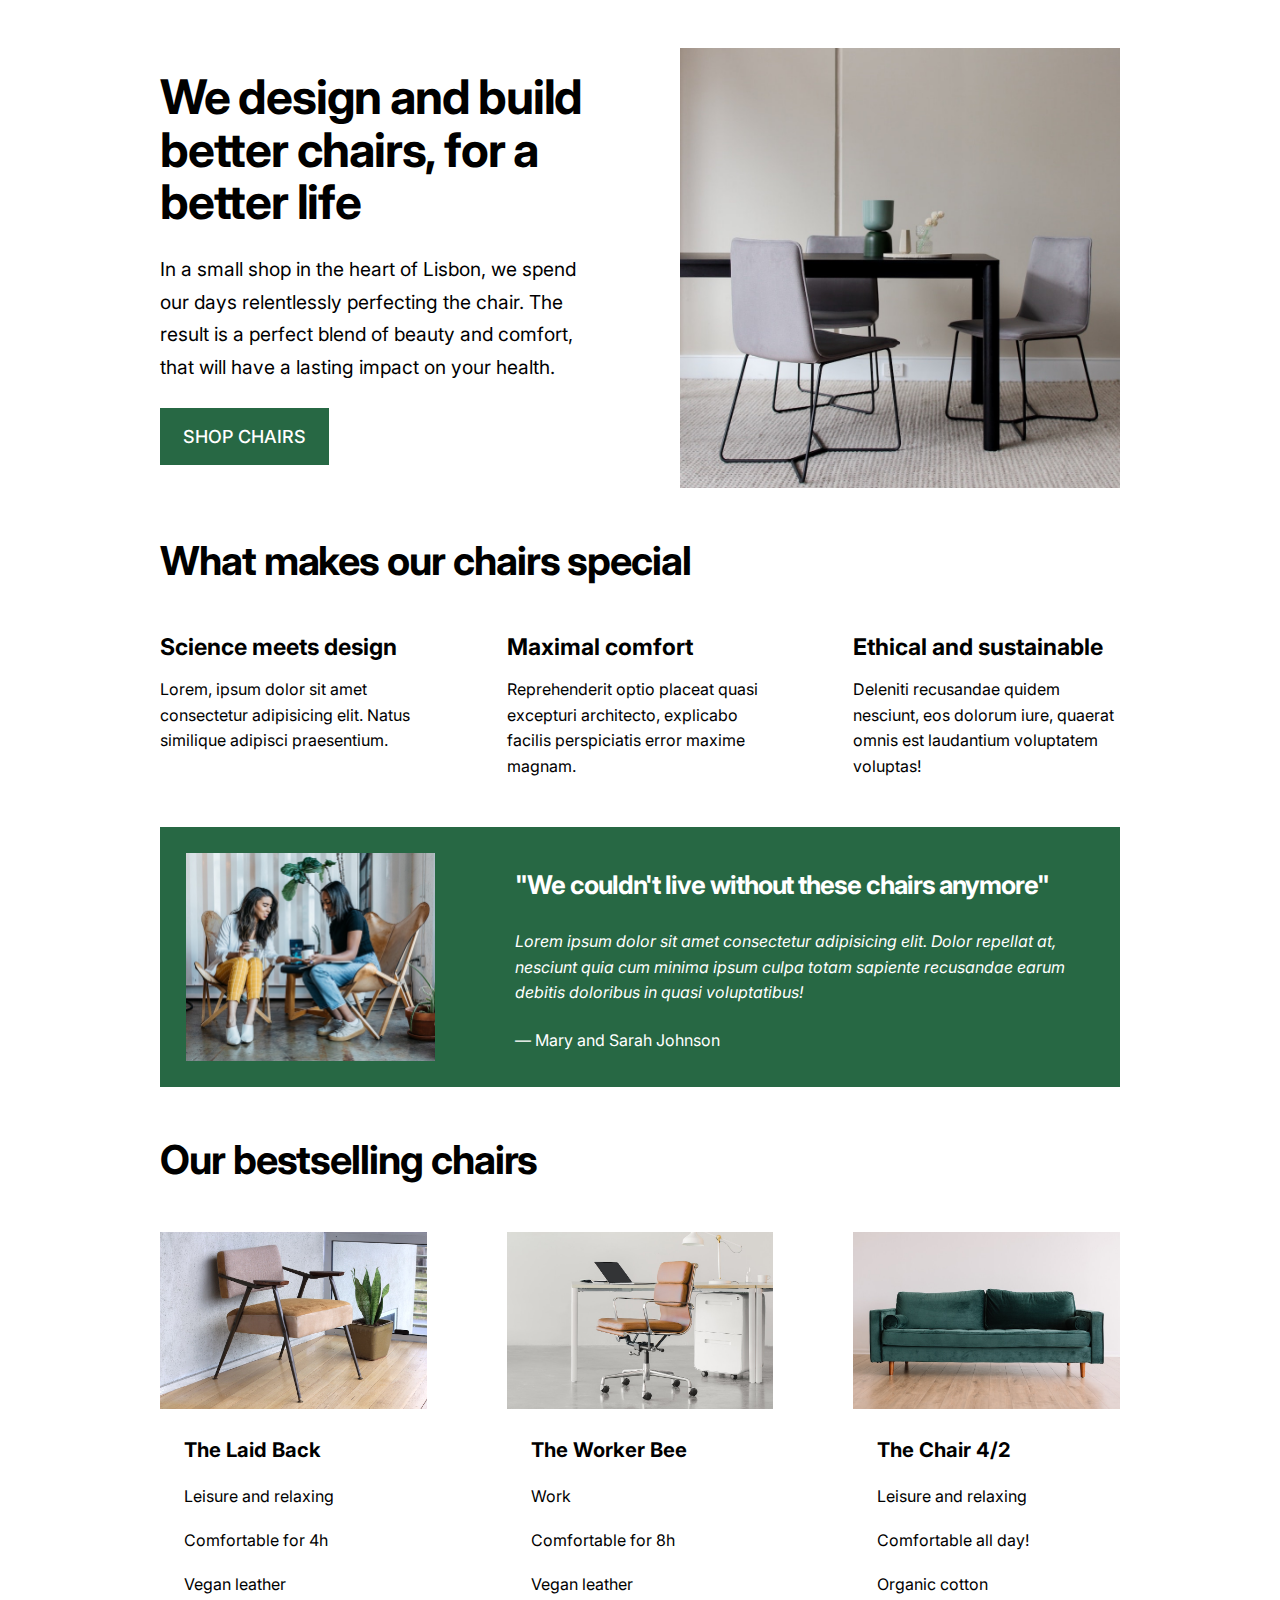
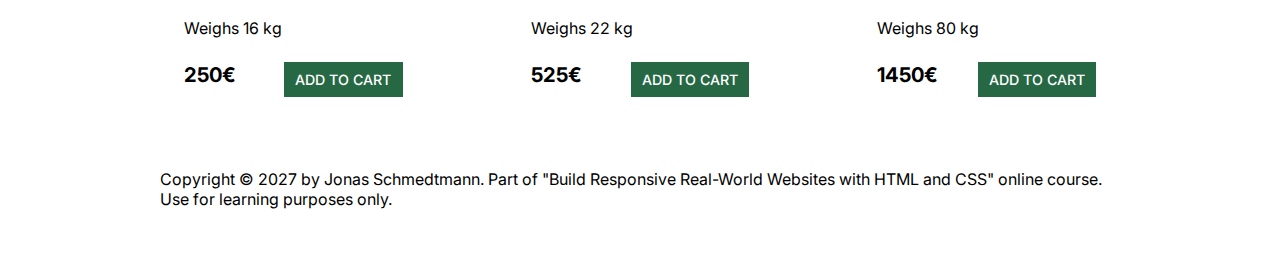
==== my-code/05-Design/index.html @ d5a66076 "Update Chapter 5" ====
<!DOCTYPE html>
<html lang="en">
  <head>
    <meta charset="UTF-8" />
    <meta content="IE=edge" />
    <meta name="viewport" content="width=device-width, initial-scale=1.0" />

    <link rel="preconnect" href="https://fonts.googleapis.com" />
    <link rel="preconnect" href="https://fonts.gstatic.com" crossorigin />
    <link
      href="https://fonts.googleapis.com/css2?family=Inter:wght@400;500;700&display=swap"
      rel="stylesheet"
    />
    <link rel="stylesheet" href="style.css" />
    <title>Lisbon Chair Shop</title>
  </head>
  <body>
    <div class="container">
      <header>
        <div class="header-text-box">
          <h1>We design and build better chairs, for a better life</h1>
          <p class="header-text">
            In a small shop in the heart of Lisbon, we spend our days
            relentlessly perfecting the chair. The result is a perfect blend of
            beauty and comfort, that will have a lasting impact on your health.
          </p>
          <a class="btn btn--big" href="#">Shop chairs</a>
        </div>
        <img src="hero.jpg" alt="Photo" />
      </header>

      <section>
        <h2>What makes our chairs special</h2>
        <div class="grid-3-cols">
          <div>
            <p class="features-title"><strong>Science meets design</strong></p>
            <p class="features-text">
              Lorem, ipsum dolor sit amet consectetur adipisicing elit. Natus
              similique adipisci praesentium.
            </p>
          </div>

          <div>
            <p class="features-title">
              <strong>Maximal comfort</strong>
            </p>
            <p class="features-text">
              Reprehenderit optio placeat quasi excepturi architecto, explicabo
              facilis perspiciatis error maxime magnam.
            </p>
          </div>

          <div>
            <p class="features-title">
              <strong>Ethical and sustainable</strong>
            </p>
            <p class="features-text">
              Deleniti recusandae quidem nesciunt, eos dolorum iure, quaerat
              omnis est laudantium voluptatem voluptas!
            </p>
          </div>
        </div>
      </section>

      <section class="testimonial-section">
        <div class="grid-3-cols">
          <img src="customers.jpg" alt="People sitting on chairs" />
          <div class="testimonial-box">
            <h2>"We couldn't live without these chairs anymore"</h2>
            <blockquote class="testimonial-text">
              Lorem ipsum dolor sit amet consectetur adipisicing elit. Dolor
              repellat at, nesciunt quia cum minima ipsum culpa totam sapiente
              recusandae earum debitis doloribus in quasi voluptatibus!
            </blockquote>
            <p class="testimonial-author">&mdash; Mary and Sarah Johnson</p>
          </div>
        </div>
      </section>

      <section>
        <h2>Our bestselling chairs</h2>
        <div class="grid-3-cols">
          <figure class="chair">
            <img src="chair-1.jpg" alt="Chair" />
            <div class="chair-box">
              <h3>The Laid Back</h3>
              <ul class="chair-details">
                <li>
                  <!-- Span is a generic INLINE text element, it doesn't have any meaning. It's like a div element, but inline -->
                  <span>Leisure and relaxing</span>
                </li>
                <li>
                  <span>Comfortable for 4h</span>
                </li>
                <li>
                  <span>Vegan leather</span>
                </li>
                <li>
                  <span>Weighs 16 kg</span>
                </li>
              </ul>
              <div class="chair-price">
                <strong>250€</strong>
                <a href="#" class="btn btn--small">Add to cart</a>
              </div>
            </div>
          </figure>

          <figure class="chair">
            <img src="chair-2.jpg" alt="Chair" />
            <div class="chair-box">
              <h3>The Worker Bee</h3>
              <ul class="chair-details">
                <li>
                  <span>Work</span>
                </li>
                <li>
                  <span>Comfortable for 8h</span>
                </li>
                <li>
                  <span>Vegan leather</span>
                </li>
                <li>
                  <span>Weighs 22 kg</span>
                </li>
              </ul>
              <div class="chair-price">
                <strong>525€</strong>
                <a href="#" class="btn btn--small">Add to cart</a>
              </div>
            </div>
          </figure>

          <figure class="chair">
            <img src="chair-3.jpg" alt="Chair" />
            <div class="chair-box">
              <h3>The Chair 4/2</h3>
              <ul class="chair-details">
                <li>
                  <span>Leisure and relaxing</span>
                </li>
                <li>
                  <span>Comfortable all day!</span>
                </li>
                <li>
                  <span>Organic cotton</span>
                </li>
                <li>
                  <span>Weighs 80 kg</span>
                </li>
              </ul>
              <div class="chair-price">
                <strong>1450€</strong>
                <a href="#" class="btn btn--small">Add to cart</a>
              </div>
            </div>
          </figure>
        </div>
      </section>

      <footer>
        Copyright &copy; 2027 by Jonas Schmedtmann. Part of "Build Responsive
        Real-World Websites with HTML and CSS" online course. Use for learning
        purposes only.
      </footer>
    </div>
  </body>
</html>
---- my-code/05-Design/style.css ----
/*
SPACING SYSTEM (px)
2 / 4 / 8 / 12 / 16 / 24 / 32 / 48 / 64 / 80 / 96 / 128

FONT SIZE SYSTEM (px)
10 / 12 / 14 / 16 / 18 / 20 / 24 / 30 / 36 / 44 / 52 / 62 / 74 / 86 / 98
*/

* {
  margin: 0;
  padding: 0;
  box-sizing: border-box;
}

:root {
  --primary-color: #276844;
  --primary--hover-color: #328558;
  --primary-text-color: #FFFFFF;
}

/* ------------------------ */
/* GENERAL STYLES */
/* ------------------------ */
body {
  font-family: 'Inter', sans-serif;
}

.container {
  width: 960px;
  margin: 0 auto;
}

header,
section {
  margin-bottom: 48px;
}

h2 {
  margin-bottom: 48px;
  font-size: 2.488rem;
  letter-spacing: -0.067rem;
}

.btn {
  display: inline-block;
  text-decoration: none;
  text-transform: uppercase;
  font-weight: 500;
}

.btn:link, .btn:visited {
  background-color: var(--primary-color);
  color: var(--primary-text-color);
}

.btn:hover, .btn:active {
  background-color: var(--primary--hover-color);
}

.btn--big {
  font-size: 1.125rem;
  padding: 1.125rem 1.424rem;
}

.btn--small {
  font-size: 0.889rem;
  padding: 0.555rem 0.702rem;
}

.grid-3-cols {
  display: grid;
  grid-template-columns: repeat(3, 1fr);
  column-gap: 80px;
}

/* ------------------------ */
/* COMPONENT STYLES */
/* ------------------------ */

/* HEADER */
header {
  display: grid;
  grid-template-columns: repeat(2, 1fr);
  column-gap: 80px;
  margin-top: 48px;
}

.header-text-box {
  align-self: center;
}

h1 {
  margin-bottom: 24px;
  font-size: 2.986rem;
  line-height: 1.1;
  letter-spacing: -0.075rem;
}

.header-text {
  margin-bottom: 24px;
  font-size: 1.2rem;
  line-height: 1.7;
}

img {
  width: 100%;
}

/* FEATURES */
.features-icon {
}

.features-title {
  margin-bottom: 16px;
  font-size: 1.44rem;
}

.features-text {
  font-size: 1rem;
  line-height: 1.6;
}

/* TESTIMONIAL */
.testimonial-section {
  background-color: var(--primary-color);
  color: var(--primary-text-color);
  padding: 1.602rem;
}

.testimonial-box {
  grid-column: 2 / -1;
  align-self: center;
}

.testimonial-box h2 {
  margin-bottom: 24px;
  font-size: 1.602rem;
  line-height: 1.6;
}

.testimonial-text {
  font-style: italic;
  font-size: 1rem;
  line-height: 1.6;
  margin-bottom: 24px;
}

/* CHAIRS */
.chair-box {
  padding: 24px;
}

h3 {
  margin-bottom: 24px;
  font-size: 1.266rem;
}

.chair-details {
  list-style: none;
  margin-bottom: 24px;
}

.chair-details li {
  display: flex;
  align-items: center;
  gap: 12px;
  margin-bottom: 24px;
}

.chair-details li:last-child {
  margin-bottom: 0;
}

.chair-icon {
}

.chair-price {
  display: flex;
  justify-content: space-between;
  font-size: 1.266rem;
}

footer {
  margin-bottom: 48px;
}
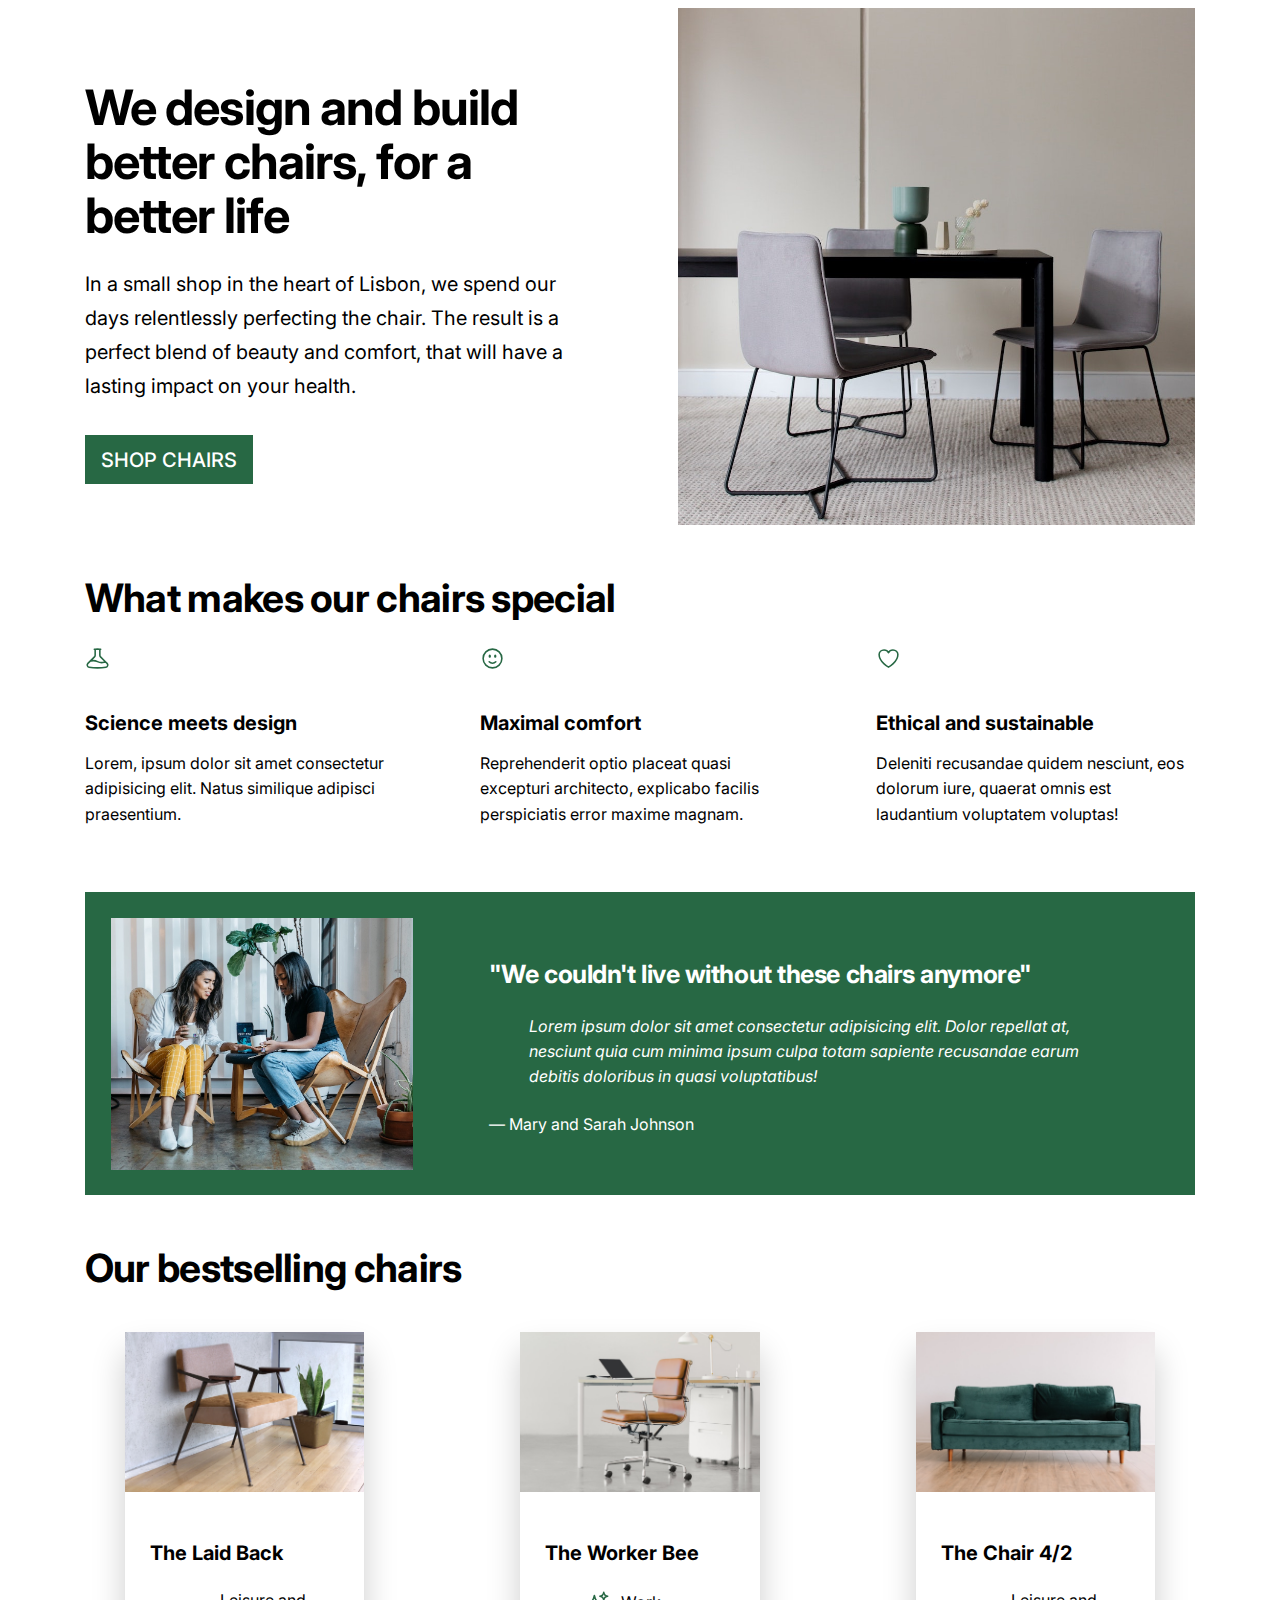
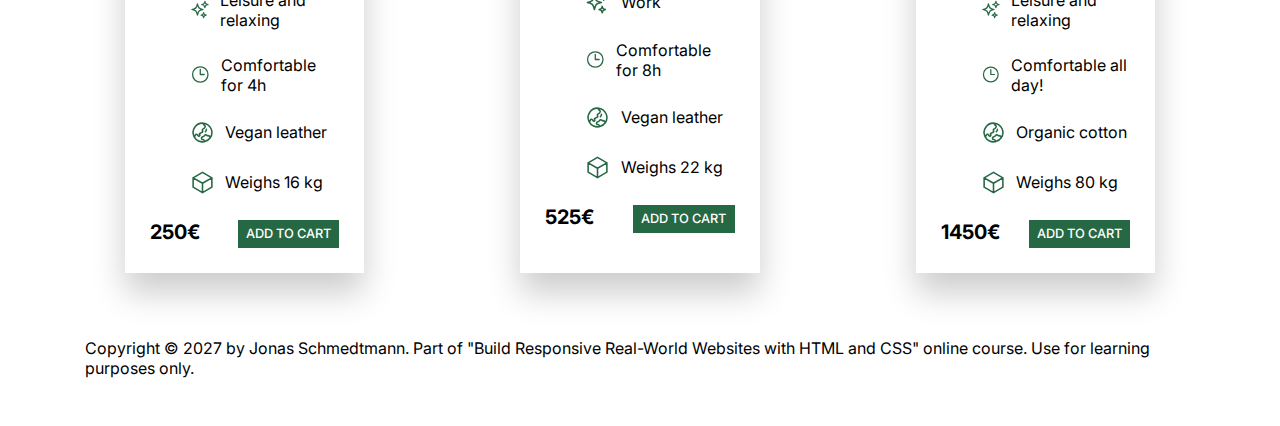
==== commit 903d4fd9: "Update Chapter 5" ====
--- a/my-code/05-Design/index.html
+++ b/my-code/05-Design/index.html
@@ -33,6 +33,20 @@
         <h2>What makes our chairs special</h2>
         <div class="grid-3-cols">
           <div>
+            <svg
+              xmlns="http://www.w3.org/2000/svg"
+              fill="none"
+              viewBox="0 0 24 24"
+              stroke-width="1.5"
+              stroke="currentColor"
+              class="features-icon"
+            >
+              <path
+                stroke-linecap="round"
+                stroke-linejoin="round"
+                d="M9.75 3.104v5.714a2.25 2.25 0 01-.659 1.591L5 14.5M9.75 3.104c-.251.023-.501.05-.75.082m.75-.082a24.301 24.301 0 014.5 0m0 0v5.714c0 .597.237 1.17.659 1.591L19.8 15.3M14.25 3.104c.251.023.501.05.75.082M19.8 15.3l-1.57.393A9.065 9.065 0 0112 15a9.065 9.065 0 00-6.23-.693L5 14.5m14.8.8l1.402 1.402c1.232 1.232.65 3.318-1.067 3.611A48.309 48.309 0 0112 21c-2.773 0-5.491-.235-8.135-.687-1.718-.293-2.3-2.379-1.067-3.61L5 14.5"
+              />
+            </svg>
             <p class="features-title"><strong>Science meets design</strong></p>
             <p class="features-text">
               Lorem, ipsum dolor sit amet consectetur adipisicing elit. Natus
@@ -41,6 +55,20 @@
           </div>
 
           <div>
+            <svg
+              xmlns="http://www.w3.org/2000/svg"
+              fill="none"
+              viewBox="0 0 24 24"
+              stroke-width="1.5"
+              stroke="currentColor"
+              class="features-icon"
+            >
+              <path
+                stroke-linecap="round"
+                stroke-linejoin="round"
+                d="M15.182 15.182a4.5 4.5 0 01-6.364 0M21 12a9 9 0 11-18 0 9 9 0 0118 0zM9.75 9.75c0 .414-.168.75-.375.75S9 10.164 9 9.75 9.168 9 9.375 9s.375.336.375.75zm-.375 0h.008v.015h-.008V9.75zm5.625 0c0 .414-.168.75-.375.75s-.375-.336-.375-.75.168-.75.375-.75.375.336.375.75zm-.375 0h.008v.015h-.008V9.75z"
+              />
+            </svg>
             <p class="features-title">
               <strong>Maximal comfort</strong>
             </p>
@@ -51,6 +79,20 @@
           </div>
 
           <div>
+            <svg
+              xmlns="http://www.w3.org/2000/svg"
+              fill="none"
+              viewBox="0 0 24 24"
+              stroke-width="1.5"
+              stroke="currentColor"
+              class="features-icon"
+            >
+              <path
+                stroke-linecap="round"
+                stroke-linejoin="round"
+                d="M21 8.25c0-2.485-2.099-4.5-4.688-4.5-1.935 0-3.597 1.126-4.312 2.733-.715-1.607-2.377-2.733-4.313-2.733C5.1 3.75 3 5.765 3 8.25c0 7.22 9 12 9 12s9-4.78 9-12z"
+              />
+            </svg>
             <p class="features-title">
               <strong>Ethical and sustainable</strong>
             </p>
@@ -87,15 +129,71 @@
               <ul class="chair-details">
                 <li>
                   <!-- Span is a generic INLINE text element, it doesn't have any meaning. It's like a div element, but inline -->
+                  <svg
+                    xmlns="http://www.w3.org/2000/svg"
+                    fill="none"
+                    viewBox="0 0 24 24"
+                    stroke-width="1.5"
+                    stroke="currentColor"
+                    class="chair-icon"
+                  >
+                    <path
+                      stroke-linecap="round"
+                      stroke-linejoin="round"
+                      d="M9.813 15.904L9 18.75l-.813-2.846a4.5 4.5 0 00-3.09-3.09L2.25 12l2.846-.813a4.5 4.5 0 003.09-3.09L9 5.25l.813 2.846a4.5 4.5 0 003.09 3.09L15.75 12l-2.846.813a4.5 4.5 0 00-3.09 3.09zM18.259 8.715L18 9.75l-.259-1.035a3.375 3.375 0 00-2.455-2.456L14.25 6l1.036-.259a3.375 3.375 0 002.455-2.456L18 2.25l.259 1.035a3.375 3.375 0 002.456 2.456L21.75 6l-1.035.259a3.375 3.375 0 00-2.456 2.456zM16.894 20.567L16.5 21.75l-.394-1.183a2.25 2.25 0 00-1.423-1.423L13.5 18.75l1.183-.394a2.25 2.25 0 001.423-1.423l.394-1.183.394 1.183a2.25 2.25 0 001.423 1.423l1.183.394-1.183.394a2.25 2.25 0 00-1.423 1.423z"
+                    />
+                  </svg>
                   <span>Leisure and relaxing</span>
                 </li>
                 <li>
+                  <svg
+                    xmlns="http://www.w3.org/2000/svg"
+                    fill="none"
+                    viewBox="0 0 24 24"
+                    stroke-width="1.5"
+                    stroke="currentColor"
+                    class="chair-icon"
+                  >
+                    <path
+                      stroke-linecap="round"
+                      stroke-linejoin="round"
+                      d="M12 6v6h4.5m4.5 0a9 9 0 11-18 0 9 9 0 0118 0z"
+                    />
+                  </svg>
                   <span>Comfortable for 4h</span>
                 </li>
                 <li>
+                  <svg
+                    xmlns="http://www.w3.org/2000/svg"
+                    fill="none"
+                    viewBox="0 0 24 24"
+                    stroke-width="1.5"
+                    stroke="currentColor"
+                    class="chair-icon"
+                  >
+                    <path
+                      stroke-linecap="round"
+                      stroke-linejoin="round"
+                      d="M12.75 3.03v.568c0 .334.148.65.405.864l1.068.89c.442.369.535 1.01.216 1.49l-.51.766a2.25 2.25 0 01-1.161.886l-.143.048a1.107 1.107 0 00-.57 1.664c.369.555.169 1.307-.427 1.605L9 13.125l.423 1.059a.956.956 0 01-1.652.928l-.679-.906a1.125 1.125 0 00-1.906.172L4.5 15.75l-.612.153M12.75 3.031a9 9 0 00-8.862 12.872M12.75 3.031a9 9 0 016.69 14.036m0 0l-.177-.529A2.25 2.25 0 0017.128 15H16.5l-.324-.324a1.453 1.453 0 00-2.328.377l-.036.073a1.586 1.586 0 01-.982.816l-.99.282c-.55.157-.894.702-.8 1.267l.073.438c.08.474.49.821.97.821.846 0 1.598.542 1.865 1.345l.215.643m5.276-3.67a9.012 9.012 0 01-5.276 3.67m0 0a9 9 0 01-10.275-4.835M15.75 9c0 .896-.393 1.7-1.016 2.25"
+                    />
+                  </svg>
                   <span>Vegan leather</span>
                 </li>
                 <li>
+                  <svg
+                    xmlns="http://www.w3.org/2000/svg"
+                    fill="none"
+                    viewBox="0 0 24 24"
+                    stroke-width="1.5"
+                    stroke="currentColor"
+                    class="chair-icon"
+                  >
+                    <path
+                      stroke-linecap="round"
+                      stroke-linejoin="round"
+                      d="M21 7.5l-9-5.25L3 7.5m18 0l-9 5.25m9-5.25v9l-9 5.25M3 7.5l9 5.25M3 7.5v9l9 5.25m0-9v9"
+                    />
+                  </svg>
                   <span>Weighs 16 kg</span>
                 </li>
               </ul>
@@ -112,15 +210,71 @@
               <h3>The Worker Bee</h3>
               <ul class="chair-details">
                 <li>
+                  <svg
+                    xmlns="http://www.w3.org/2000/svg"
+                    fill="none"
+                    viewBox="0 0 24 24"
+                    stroke-width="1.5"
+                    stroke="currentColor"
+                    class="chair-icon"
+                  >
+                    <path
+                      stroke-linecap="round"
+                      stroke-linejoin="round"
+                      d="M9.813 15.904L9 18.75l-.813-2.846a4.5 4.5 0 00-3.09-3.09L2.25 12l2.846-.813a4.5 4.5 0 003.09-3.09L9 5.25l.813 2.846a4.5 4.5 0 003.09 3.09L15.75 12l-2.846.813a4.5 4.5 0 00-3.09 3.09zM18.259 8.715L18 9.75l-.259-1.035a3.375 3.375 0 00-2.455-2.456L14.25 6l1.036-.259a3.375 3.375 0 002.455-2.456L18 2.25l.259 1.035a3.375 3.375 0 002.456 2.456L21.75 6l-1.035.259a3.375 3.375 0 00-2.456 2.456zM16.894 20.567L16.5 21.75l-.394-1.183a2.25 2.25 0 00-1.423-1.423L13.5 18.75l1.183-.394a2.25 2.25 0 001.423-1.423l.394-1.183.394 1.183a2.25 2.25 0 001.423 1.423l1.183.394-1.183.394a2.25 2.25 0 00-1.423 1.423z"
+                    />
+                  </svg>
                   <span>Work</span>
                 </li>
                 <li>
+                  <svg
+                    xmlns="http://www.w3.org/2000/svg"
+                    fill="none"
+                    viewBox="0 0 24 24"
+                    stroke-width="1.5"
+                    stroke="currentColor"
+                    class="chair-icon"
+                  >
+                    <path
+                      stroke-linecap="round"
+                      stroke-linejoin="round"
+                      d="M12 6v6h4.5m4.5 0a9 9 0 11-18 0 9 9 0 0118 0z"
+                    />
+                  </svg>
                   <span>Comfortable for 8h</span>
                 </li>
                 <li>
+                  <svg
+                    xmlns="http://www.w3.org/2000/svg"
+                    fill="none"
+                    viewBox="0 0 24 24"
+                    stroke-width="1.5"
+                    stroke="currentColor"
+                    class="chair-icon"
+                  >
+                    <path
+                      stroke-linecap="round"
+                      stroke-linejoin="round"
+                      d="M12.75 3.03v.568c0 .334.148.65.405.864l1.068.89c.442.369.535 1.01.216 1.49l-.51.766a2.25 2.25 0 01-1.161.886l-.143.048a1.107 1.107 0 00-.57 1.664c.369.555.169 1.307-.427 1.605L9 13.125l.423 1.059a.956.956 0 01-1.652.928l-.679-.906a1.125 1.125 0 00-1.906.172L4.5 15.75l-.612.153M12.75 3.031a9 9 0 00-8.862 12.872M12.75 3.031a9 9 0 016.69 14.036m0 0l-.177-.529A2.25 2.25 0 0017.128 15H16.5l-.324-.324a1.453 1.453 0 00-2.328.377l-.036.073a1.586 1.586 0 01-.982.816l-.99.282c-.55.157-.894.702-.8 1.267l.073.438c.08.474.49.821.97.821.846 0 1.598.542 1.865 1.345l.215.643m5.276-3.67a9.012 9.012 0 01-5.276 3.67m0 0a9 9 0 01-10.275-4.835M15.75 9c0 .896-.393 1.7-1.016 2.25"
+                    />
+                  </svg>
                   <span>Vegan leather</span>
                 </li>
                 <li>
+                  <svg
+                    xmlns="http://www.w3.org/2000/svg"
+                    fill="none"
+                    viewBox="0 0 24 24"
+                    stroke-width="1.5"
+                    stroke="currentColor"
+                    class="chair-icon"
+                  >
+                    <path
+                      stroke-linecap="round"
+                      stroke-linejoin="round"
+                      d="M21 7.5l-9-5.25L3 7.5m18 0l-9 5.25m9-5.25v9l-9 5.25M3 7.5l9 5.25M3 7.5v9l9 5.25m0-9v9"
+                    />
+                  </svg>
                   <span>Weighs 22 kg</span>
                 </li>
               </ul>
@@ -137,15 +291,71 @@
               <h3>The Chair 4/2</h3>
               <ul class="chair-details">
                 <li>
+                  <svg
+                    xmlns="http://www.w3.org/2000/svg"
+                    fill="none"
+                    viewBox="0 0 24 24"
+                    stroke-width="1.5"
+                    stroke="currentColor"
+                    class="chair-icon"
+                  >
+                    <path
+                      stroke-linecap="round"
+                      stroke-linejoin="round"
+                      d="M9.813 15.904L9 18.75l-.813-2.846a4.5 4.5 0 00-3.09-3.09L2.25 12l2.846-.813a4.5 4.5 0 003.09-3.09L9 5.25l.813 2.846a4.5 4.5 0 003.09 3.09L15.75 12l-2.846.813a4.5 4.5 0 00-3.09 3.09zM18.259 8.715L18 9.75l-.259-1.035a3.375 3.375 0 00-2.455-2.456L14.25 6l1.036-.259a3.375 3.375 0 002.455-2.456L18 2.25l.259 1.035a3.375 3.375 0 002.456 2.456L21.75 6l-1.035.259a3.375 3.375 0 00-2.456 2.456zM16.894 20.567L16.5 21.75l-.394-1.183a2.25 2.25 0 00-1.423-1.423L13.5 18.75l1.183-.394a2.25 2.25 0 001.423-1.423l.394-1.183.394 1.183a2.25 2.25 0 001.423 1.423l1.183.394-1.183.394a2.25 2.25 0 00-1.423 1.423z"
+                    />
+                  </svg>
                   <span>Leisure and relaxing</span>
                 </li>
                 <li>
+                  <svg
+                    xmlns="http://www.w3.org/2000/svg"
+                    fill="none"
+                    viewBox="0 0 24 24"
+                    stroke-width="1.5"
+                    stroke="currentColor"
+                    class="chair-icon"
+                  >
+                    <path
+                      stroke-linecap="round"
+                      stroke-linejoin="round"
+                      d="M12 6v6h4.5m4.5 0a9 9 0 11-18 0 9 9 0 0118 0z"
+                    />
+                  </svg>
                   <span>Comfortable all day!</span>
                 </li>
                 <li>
+                  <svg
+                    xmlns="http://www.w3.org/2000/svg"
+                    fill="none"
+                    viewBox="0 0 24 24"
+                    stroke-width="1.5"
+                    stroke="currentColor"
+                    class="chair-icon"
+                  >
+                    <path
+                      stroke-linecap="round"
+                      stroke-linejoin="round"
+                      d="M12.75 3.03v.568c0 .334.148.65.405.864l1.068.89c.442.369.535 1.01.216 1.49l-.51.766a2.25 2.25 0 01-1.161.886l-.143.048a1.107 1.107 0 00-.57 1.664c.369.555.169 1.307-.427 1.605L9 13.125l.423 1.059a.956.956 0 01-1.652.928l-.679-.906a1.125 1.125 0 00-1.906.172L4.5 15.75l-.612.153M12.75 3.031a9 9 0 00-8.862 12.872M12.75 3.031a9 9 0 016.69 14.036m0 0l-.177-.529A2.25 2.25 0 0017.128 15H16.5l-.324-.324a1.453 1.453 0 00-2.328.377l-.036.073a1.586 1.586 0 01-.982.816l-.99.282c-.55.157-.894.702-.8 1.267l.073.438c.08.474.49.821.97.821.846 0 1.598.542 1.865 1.345l.215.643m5.276-3.67a9.012 9.012 0 01-5.276 3.67m0 0a9 9 0 01-10.275-4.835M15.75 9c0 .896-.393 1.7-1.016 2.25"
+                    />
+                  </svg>
                   <span>Organic cotton</span>
                 </li>
                 <li>
+                  <svg
+                    xmlns="http://www.w3.org/2000/svg"
+                    fill="none"
+                    viewBox="0 0 24 24"
+                    stroke-width="1.5"
+                    stroke="currentColor"
+                    class="chair-icon"
+                  >
+                    <path
+                      stroke-linecap="round"
+                      stroke-linejoin="round"
+                      d="M21 7.5l-9-5.25L3 7.5m18 0l-9 5.25m9-5.25v9l-9 5.25M3 7.5l9 5.25M3 7.5v9l9 5.25m0-9v9"
+                    />
+                  </svg>
                   <span>Weighs 80 kg</span>
                 </li>
               </ul>
--- a/my-code/05-Design/style.css
+++ b/my-code/05-Design/style.css
@@ -7,8 +7,8 @@
 */
 
 * {
-  margin: 0;
-  padding: 0;
+  /* margin: 0; */
+  /* padding: 0; */
   box-sizing: border-box;
 }
 
@@ -16,6 +16,7 @@
   --primary-color: #276844;
   --primary--hover-color: #328558;
   --primary-text-color: #FFFFFF;
+  /* font-size: 48px; */
 }
 
 /* ------------------------ */
@@ -26,19 +27,19 @@
 }
 
 .container {
-  width: 960px;
+  width: 69.389em;
   margin: 0 auto;
 }
 
 header,
 section {
-  margin-bottom: 48px;
+  margin-bottom: 3.052em;
 }
 
 h2 {
-  margin-bottom: 48px;
-  font-size: 2.488rem;
-  letter-spacing: -0.067rem;
+  font-size: 2.441rem;
+  letter-spacing: -0.018em;
+  margin-bottom: 0.64em;
 }
 
 .btn {
@@ -58,19 +59,19 @@
 }
 
 .btn--big {
-  font-size: 1.125rem;
-  padding: 1.125rem 1.424rem;
+  font-size: 1.25rem;
+  padding: 0.64em 0.8em;
 }
 
 .btn--small {
-  font-size: 0.889rem;
-  padding: 0.555rem 0.702rem;
+  font-size: 0.8rem;
+  padding: 0.512em 0.64em;
 }
 
 .grid-3-cols {
   display: grid;
   grid-template-columns: repeat(3, 1fr);
-  column-gap: 80px;
+  column-gap: 4.768em;
 }
 
 /* ------------------------ */
@@ -81,8 +82,9 @@
 header {
   display: grid;
   grid-template-columns: repeat(2, 1fr);
-  column-gap: 80px;
-  margin-top: 48px;
+  column-gap: 4.768em;
+  /* margin-top: 3.052em; */
+  /* margin-bottom: 5.96em; */
 }
 
 .header-text-box {
@@ -90,16 +92,16 @@
 }
 
 h1 {
-  margin-bottom: 24px;
-  font-size: 2.986rem;
-  line-height: 1.1;
-  letter-spacing: -0.075rem;
+  font-size: 3.052rem;
+  line-height: 1.1em;
+  letter-spacing: -0.018em;
+  margin-bottom: 0.512em;
 }
 
 .header-text {
-  margin-bottom: 24px;
-  font-size: 1.2rem;
-  line-height: 1.7;
+  font-size: 1.25rem;
+  line-height: 1.7em;
+  margin-bottom: 1.563em;
 }
 
 img {
@@ -108,23 +110,27 @@
 
 /* FEATURES */
 .features-icon {
+  stroke: var(--primary-color);
+  width: 1.563rem;
+  height: 1.563rem;
+  margin-bottom: 1em;
 }
 
 .features-title {
-  margin-bottom: 16px;
-  font-size: 1.44rem;
+  font-size: 1.25rem;
+  margin-bottom: 0.64em;
 }
 
 .features-text {
   font-size: 1rem;
-  line-height: 1.6;
+  line-height: 1.6em;
 }
 
 /* TESTIMONIAL */
 .testimonial-section {
   background-color: var(--primary-color);
   color: var(--primary-text-color);
-  padding: 1.602rem;
+  padding: 1.602em;
 }
 
 .testimonial-box {
@@ -133,38 +139,41 @@
 }
 
 .testimonial-box h2 {
-  margin-bottom: 24px;
-  font-size: 1.602rem;
-  line-height: 1.6;
+  font-size: 1.563rem;
+  margin-bottom: 1em;
 }
 
 .testimonial-text {
   font-style: italic;
   font-size: 1rem;
-  line-height: 1.6;
-  margin-bottom: 24px;
+  line-height: 1.563em;
+  margin-bottom: 1.563em;
 }
 
 /* CHAIRS */
+.chair {
+  box-shadow: 0 1.25em 1.953em 0 rgba(0, 0, 0, 0.2);
+}
+
 .chair-box {
-  padding: 24px;
+  padding: 1.563em;
 }
 
 h3 {
-  margin-bottom: 24px;
-  font-size: 1.266rem;
+  font-size: 1.25rem;
+  margin-bottom: 1.25em;
 }
 
 .chair-details {
   list-style: none;
-  margin-bottom: 24px;
+  margin-bottom: 1.563em;
 }
 
 .chair-details li {
   display: flex;
   align-items: center;
-  gap: 12px;
-  margin-bottom: 24px;
+  gap: 0.64em;
+  margin-bottom: 1.563em;
 }
 
 .chair-details li:last-child {
@@ -172,14 +181,17 @@
 }
 
 .chair-icon {
+  stroke: var(--primary-color);
+  width: 1.563rem;
+  height: 1.563rem;
 }
 
 .chair-price {
   display: flex;
   justify-content: space-between;
-  font-size: 1.266rem;
+  font-size: 1.25rem;
 }
 
 footer {
-  margin-bottom: 48px;
+  margin-bottom: 3.052em;
 }
